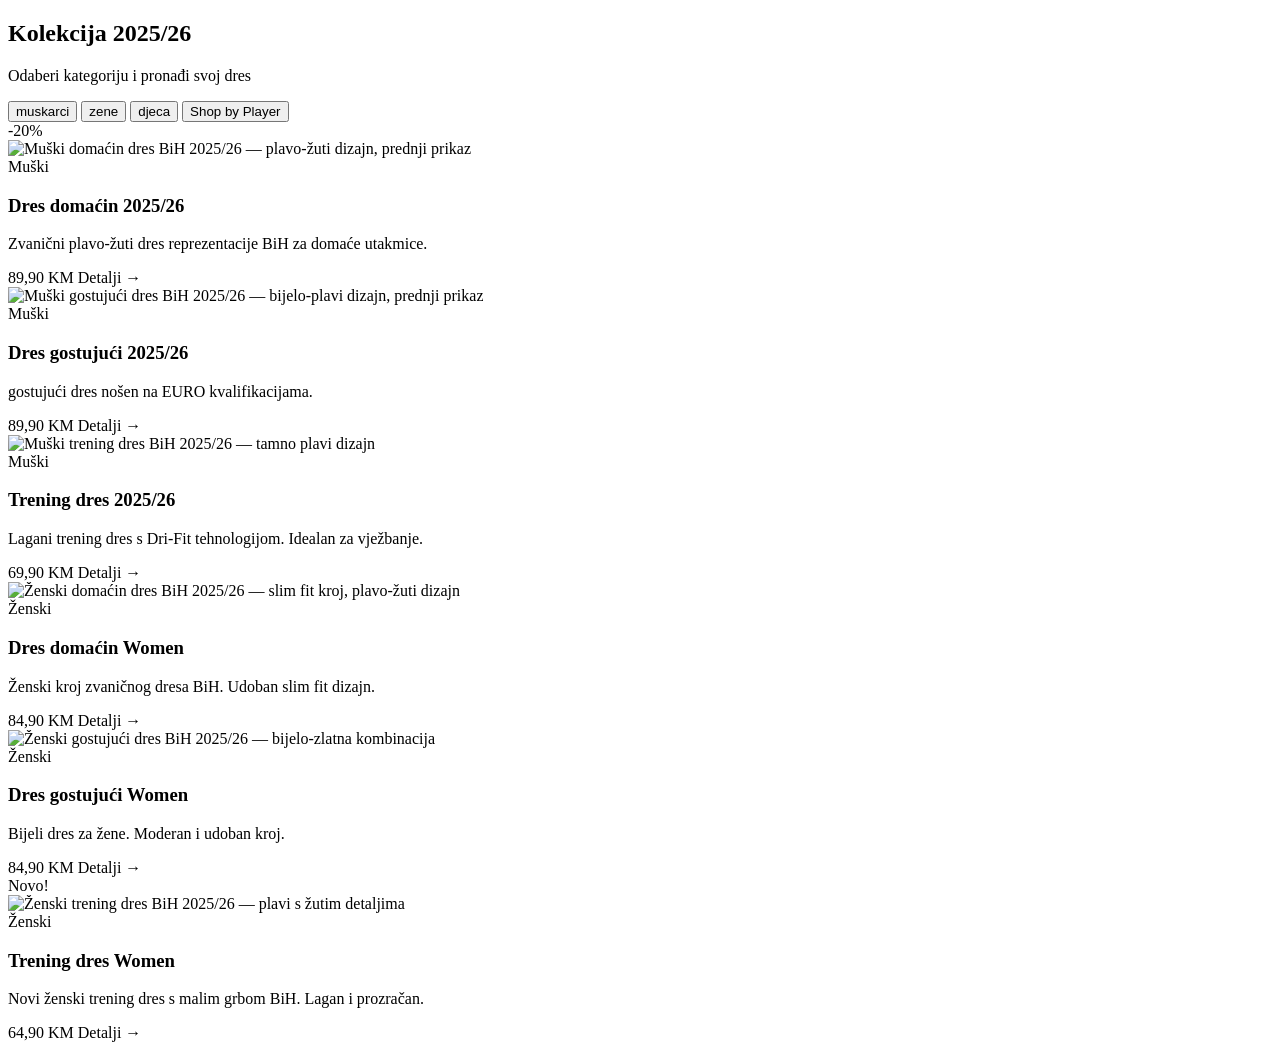
==== menwomen.html @ 1c12b32a "pocetak menwomen.html dodane muske i zenske kartice" ====
<!DOCTYPE HTML>
<html lang = "bs">


    <head>
        <meta charset="utf-8">
        <link rel="stylesheet" href="css/tptpstil.css">
        <meta name="viewport" content="width=device-width, inital-scale=1.0">
        <title>NFSBIH fanshop</title>

    </head>


<section class="shop-sekcija">

 
  <div class="shop-zaglavlje">
    <h2 class="shop-naslov">Kolekcija 2025/26</h2>
    <p class="shop-podnaslov">Odaberi kategoriju i pronađi svoj dres</p>
  </div>

       
       <!--data-tab atribut govori JS-u koju grupu kartica da pokaže.
       Vrijednosti moraju odgovarati data-kategorija atributima na karticama.-->
    
  <div class="shop-tabovi">
    <button class="tab-dugme aktivan" data-tab="muskarci"> muskarci</button>
    <button class="tab-dugme" data-tab="zene"> zene</button>
    <button class="tab-dugme" data-tab="djeca"> djeca</button>
    <button class="tab-dugme" data-tab="igrac"> Shop by Player</button>
  </div>

  <!-- grid sa karticama -->

  <div class="shop-grid" id="shop-grid">

    <!-- muskarci -->

    <article class="shop-kartica" data-kategorija="muskarci">

      <!-- Badge s popustom — apsolutno pozicioniran u CSS-u -->

      <div class="kartica-badge">-20%</div>

      
      <img
        src="images/dres1.jpeg"
        alt="Muški domaćin dres BiH 2025/26 — plavo-žuti dizajn, prednji prikaz"
        class="kartica-slika dres1">

      <div class="kartica-info">
        <span class="kartica-tag">Muški</span>

        <h3 class="kartica-naziv">Dres domaćin 2025/26</h3>
        <p class="kartica-opis">Zvanični plavo-žuti dres reprezentacije BiH za domaće utakmice.</p>

        <div class="kartica-dno">
          <span class="kartica-cijena">89,90 KM</span>
          <!-- href vodi na sadrzaj.html na tačan dio stranice (bookmark) -->
          <a class="kartica-link">Detalji →</a>
        </div>
      </div>
    </article>

    <!-- muski gostujuci dres -->
    <article class="shop-kartica" data-kategorija="muskarci">
      <img
        src="images/dres2.jpg"
        alt="Muški gostujući dres BiH 2025/26 — bijelo-plavi dizajn, prednji prikaz"
        class="dres2 kartica-slika">
      <div class="kartica-info">
        <span class="kartica-tag">Muški</span>
        <h3 class="kartica-naziv">Dres gostujući 2025/26</h3>
        <p class="kartica-opis"> gostujući dres nošen na EURO kvalifikacijama.</p>
        <div class="kartica-dno">
          <span class="kartica-cijena">89,90 KM</span>
          <a  class="kartica-link">Detalji →</a>
        </div>
      </div>
    </article>

    <!-- muski trening dres -->
    <article class="shop-kartica" data-kategorija="muskarci">
      <img
        src="images/dres3.jpg"
        alt="Muški trening dres BiH 2025/26 — tamno plavi dizajn"
        class="kartica-slika">
      <div class="kartica-info">
        <span class="kartica-tag">Muški</span>
        <h3 class="kartica-naziv">Trening dres 2025/26</h3>
        <p class="kartica-opis">Lagani trening dres s Dri-Fit tehnologijom. Idealan za vježbanje.</p>
        <div class="kartica-dno">
          <span class="kartica-cijena">69,90 KM</span>
          <a class="kartica-link">Detalji →</a>
        </div>
      </div>
    </article>

    <!--  zene -->

    <!-- zenski domaćin dres -->
    <article class="shop-kartica" data-kategorija="zene">
      <img
        src="images/dres1.jpeg"
        alt="Ženski domaćin dres BiH 2025/26 — slim fit kroj, plavo-žuti dizajn"
        class="kartica-slika">
      <div class="kartica-info">
        <span class="kartica-tag">Ženski</span>
        <h3 class="kartica-naziv">Dres domaćin Women</h3>
        <p class="kartica-opis">Ženski kroj zvaničnog dresa BiH. Udoban slim fit dizajn.</p>
        <div class="kartica-dno">
          <span class="kartica-cijena">84,90 KM</span>
          <a class="kartica-link">Detalji →</a>
        </div>
      </div>
    </article>

    <!-- zenski gostujući dres -->
    <article class="shop-kartica" data-kategorija="zene">
      <img
        src="images/dres2.jpg"
        alt="Ženski gostujući dres BiH 2025/26 — bijelo-zlatna kombinacija"
        class="kartica-slika">
      <div class="kartica-info">
        <span class="kartica-tag">Ženski</span>
        <h3 class="kartica-naziv">Dres gostujući Women</h3>
        <p class="kartica-opis">Bijeli dres za žene. Moderan i udoban kroj.</p>
        <div class="kartica-dno">
          <span class="kartica-cijena">84,90 KM</span>
          <a  class="kartica-link">Detalji →</a>
        </div>
      </div>
    </article>

    <!-- zenski trening dres -->
    <article class="shop-kartica" data-kategorija="zene">
      <div class="kartica-badge">Novo!</div>
      <img
        src="images/dres4.jpg"
        alt="Ženski trening dres BiH 2025/26 — plavi s žutim detaljima"
        class="kartica-slika">
      <div class="kartica-info">
        <span class="kartica-tag">Ženski</span>
        <h3 class="kartica-naziv">Trening dres Women</h3>
        <p class="kartica-opis">Novi ženski trening dres s malim grbom BiH. Lagan i prozračan.</p>
        <div class="kartica-dno">
          <span class="kartica-cijena">64,90 KM</span>
          <a  class="kartica-link">Detalji →</a>
        </div>
      </div>
    </article>
  

</section>
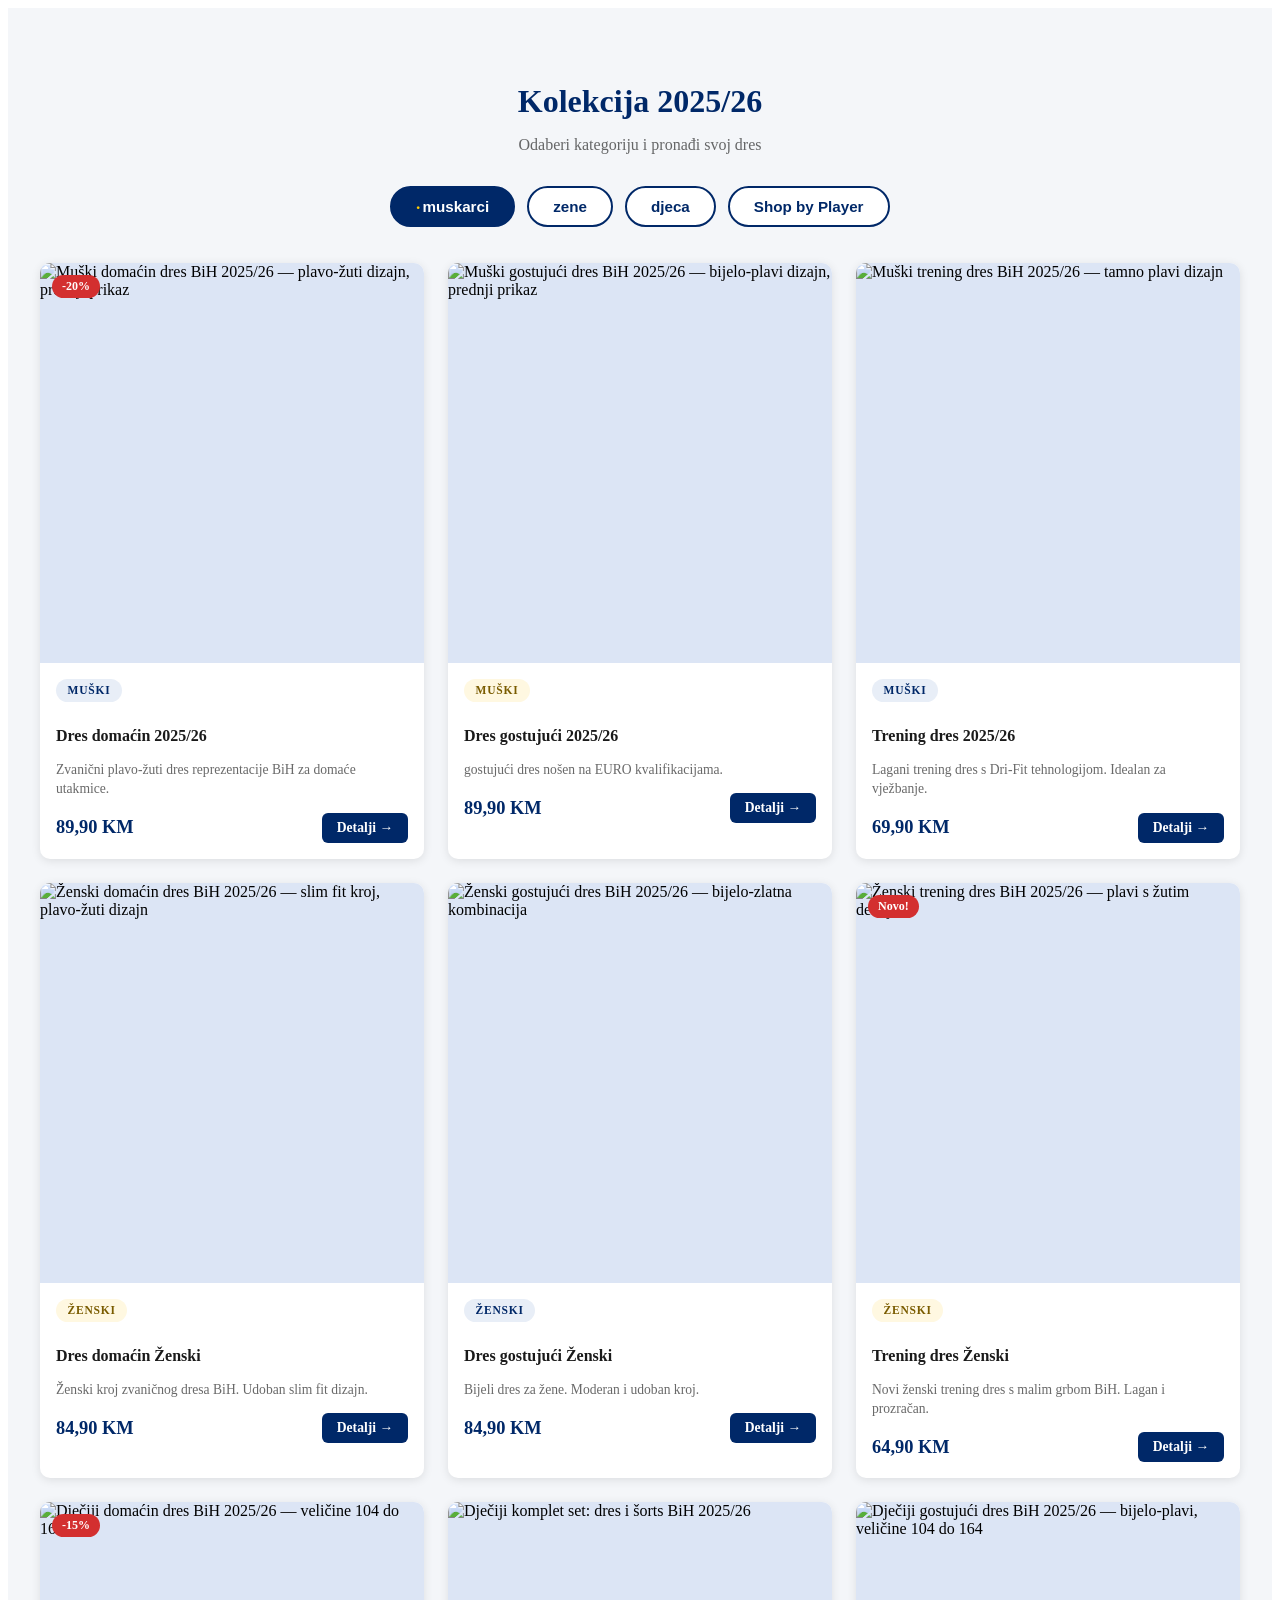
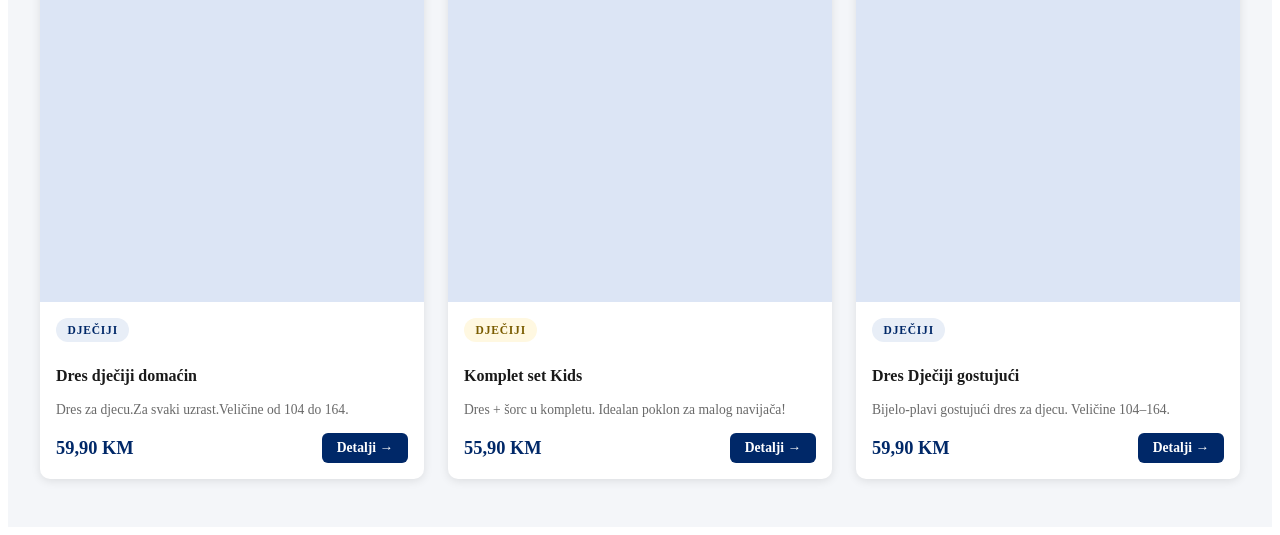
==== commit 58267985: "dodani djeciji dresovi kartice za djecije dresove" ====
--- a/menwomen.html
+++ b/menwomen.html
@@ -62,7 +62,7 @@
       </div>
     </article>
 
-    <!-- muski gostujuci dres -->
+    <!-- muški gostujuci dres -->
     <article class="shop-kartica" data-kategorija="muskarci">
       <img
         src="images/dres2.jpg"
@@ -79,7 +79,7 @@
       </div>
     </article>
 
-    <!-- muski trening dres -->
+    <!-- muški trening dres -->
     <article class="shop-kartica" data-kategorija="muskarci">
       <img
         src="images/dres3.jpg"
@@ -96,17 +96,17 @@
       </div>
     </article>
 
-    <!--  zene -->
-
-    <!-- zenski domaćin dres -->
-    <article class="shop-kartica" data-kategorija="zene">
+    <!--  žene -->
+
+    <!-- ženski domaćin dres -->
+    <article class="shop-kartica" data-kategorija="žene">
       <img
         src="images/dres1.jpeg"
         alt="Ženski domaćin dres BiH 2025/26 — slim fit kroj, plavo-žuti dizajn"
         class="kartica-slika">
       <div class="kartica-info">
         <span class="kartica-tag">Ženski</span>
-        <h3 class="kartica-naziv">Dres domaćin Women</h3>
+        <h3 class="kartica-naziv">Dres domaćin Ženski</h3>
         <p class="kartica-opis">Ženski kroj zvaničnog dresa BiH. Udoban slim fit dizajn.</p>
         <div class="kartica-dno">
           <span class="kartica-cijena">84,90 KM</span>
@@ -115,15 +115,15 @@
       </div>
     </article>
 
-    <!-- zenski gostujući dres -->
-    <article class="shop-kartica" data-kategorija="zene">
+    <!-- ženski gostujući dres -->
+    <article class="shop-kartica" data-kategorija="žene">
       <img
         src="images/dres2.jpg"
         alt="Ženski gostujući dres BiH 2025/26 — bijelo-zlatna kombinacija"
         class="kartica-slika">
       <div class="kartica-info">
         <span class="kartica-tag">Ženski</span>
-        <h3 class="kartica-naziv">Dres gostujući Women</h3>
+        <h3 class="kartica-naziv">Dres gostujući Ženski</h3>
         <p class="kartica-opis">Bijeli dres za žene. Moderan i udoban kroj.</p>
         <div class="kartica-dno">
           <span class="kartica-cijena">84,90 KM</span>
@@ -132,8 +132,8 @@
       </div>
     </article>
 
-    <!-- zenski trening dres -->
-    <article class="shop-kartica" data-kategorija="zene">
+    <!-- ženski trening dres -->
+    <article class="shop-kartica" data-kategorija="žene">
       <div class="kartica-badge">Novo!</div>
       <img
         src="images/dres4.jpg"
@@ -141,7 +141,7 @@
         class="kartica-slika">
       <div class="kartica-info">
         <span class="kartica-tag">Ženski</span>
-        <h3 class="kartica-naziv">Trening dres Women</h3>
+        <h3 class="kartica-naziv">Trening dres Ženski</h3>
         <p class="kartica-opis">Novi ženski trening dres s malim grbom BiH. Lagan i prozračan.</p>
         <div class="kartica-dno">
           <span class="kartica-cijena">64,90 KM</span>
@@ -149,6 +149,57 @@
         </div>
       </div>
     </article>
-  
+  <!-- Kartica: Dječiji domaćin dres -->
+    <article class="shop-kartica" data-kategorija="djeca">
+      <div class="kartica-badge">-15%</div>
+      <img
+        src="images/dres1.jpeg"
+        alt="Dječiji domaćin dres BiH 2025/26 — veličine 104 do 164"
+        class="kartica-slika">
+      <div class="kartica-info">
+        <span class="kartica-tag">Dječiji</span>
+        <h3 class="kartica-naziv">Dres dječiji domaćin</h3>
+        <p class="kartica-opis">Dres za djecu.Za svaki uzrast.Veličine od 104 do 164. </p>
+        <div class="kartica-dno">
+          <span class="kartica-cijena">59,90 KM</span>
+          <a class="kartica-link">Detalji →</a>
+        </div>
+      </div>
+    </article>
+
+    <!-- Kartica: Dječiji komplet set -->
+    <article class="shop-kartica" data-kategorija="djeca">
+      <img
+        src="images/dres5.jpg"
+        alt="Dječiji komplet set: dres i šorts BiH 2025/26"
+        class="kartica-slika">
+      <div class="kartica-info">
+        <span class="kartica-tag">Dječiji</span>
+        <h3 class="kartica-naziv">Komplet set Kids</h3>
+        <p class="kartica-opis">Dres + šorc u kompletu. Idealan poklon za malog navijača!</p>
+        <div class="kartica-dno">
+          <span class="kartica-cijena">55,90 KM</span>
+          <a class="kartica-link">Detalji →</a>
+        </div>
+      </div>
+    </article>
+
+    <!-- Kartica: Dječiji gostujući dres -->
+    <article class="shop-kartica" data-kategorija="djeca">
+      <img
+        src="images/dres2.jpg"
+        alt="Dječiji gostujući dres BiH 2025/26 — bijelo-plavi, veličine 104 do 164"
+        class="kartica-slika">
+      <div class="kartica-info">
+        <span class="kartica-tag">Dječiji</span>
+        <h3 class="kartica-naziv">Dres Dječiji gostujući</h3>
+        <p class="kartica-opis">Bijelo-plavi gostujući dres za djecu. Veličine 104–164.</p>
+        <div class="kartica-dno">
+          <span class="kartica-cijena">59,90 KM</span>
+          <a class="kartica-link">Detalji →</a>
+        </div>
+      </div>
+    </article>
+
 
 </section>
--- a/css/tptpstil.css
+++ b/css/tptpstil.css
@@ -0,0 +1,286 @@
+:root {                        /*baza koda za cijelu stranicu*/
+  --shop-plava: #002868;        
+  --shop-zuta: #FECB00;         
+  --shop-bijela: #ffffff;
+  --shop-pozadina: #f4f6f9;     
+  --shop-tekst: #1a1a1a;
+  --shop-tag-boja: #e8eef7;     
+  --shop-sjena: 0 2px 10px rgba(0, 0, 0, 0.1);
+  --shop-radius: 10px;
+  --shop-tranzicija: 0.25s ease;
+}
+
+
+/* vanjski wrapper */
+
+.shop-sekcija { /*ime klase i klasa za dio koda u html*/
+  background-color: var(--shop-pozadina);
+  padding: 48px 24px;
+  animation: shopFadeIn 0.5s ease-in;
+}
+
+
+@keyframes shopFadeIn {
+  from {
+    opacity: 0;
+    transform: translateY(16px);
+  }
+  to {
+    opacity: 1;
+    transform: translateY(0);
+  }
+}
+
+
+
+.shop-zaglavlje {
+  text-align: center;
+  margin-bottom: 32px;
+}
+
+.shop-naslov {
+  font-size: 2rem;
+  color: var(--shop-plava);
+  margin-bottom: 8px;
+  font-family: Georgia, serif;
+}
+
+.shop-podnaslov {
+  font-size: 1rem;
+  color: var(--shop-tekst);
+  opacity: 0.65;
+}
+
+
+.shop-tabovi {
+  display: flex;
+  justify-content: center;
+  gap: 12px;
+  margin-bottom: 36px;
+  flex-wrap: wrap; /* na tel prelaze u novi red ako ne staju */
+}
+
+.tab-dugme {
+  background-color: var(--shop-bijela);
+  color: var(--shop-plava);
+  border: 2px solid var(--shop-plava);
+  padding: 10px 24px;
+  border-radius: 30px; /* zaobljeni oblik */
+  font-size: 0.95rem;
+  font-weight: bold;
+  cursor: pointer;
+  transition: background-color var(--shop-tranzicija),
+              color var(--shop-tranzicija),
+              transform var(--shop-tranzicija);
+}
+
+.tab-dugme:hover {
+  background-color: var(--shop-plava);
+  color: var(--shop-bijela);
+  transform: translateY(-2px);
+}
+
+
+.tab-dugme:focus {
+  outline: 3px solid var(--shop-zuta);
+  outline-offset: 2px;
+}
+
+
+.tab-dugme.aktivan {
+  background-color: var(--shop-plava);
+  color: var(--shop-bijela);
+  
+}
+
+.tab-dugme.aktivan::before {
+ content: "\2022  ";
+  color: var(--shop-zuta);
+  font-size: 0.6rem;
+  vertical-align: middle;
+}
+
+
+/*raspored kartica*/
+.shop-grid {
+  display: grid;
+  grid-template-columns: repeat(3, 1fr);
+  gap: 24px;
+  max-width: 1200px;
+  margin: 0 auto;
+}
+
+
+/* kartica proizvoda */
+
+.shop-kartica {
+  background-color: var(--shop-bijela);
+  border-radius: var(--shop-radius);
+  box-shadow: var(--shop-sjena);
+  overflow: hidden; /* slike ne izlaze van zaobljenih uglova */
+  position: relative; 
+  /* Tranzicija na hover */
+  transition: transform var(--shop-tranzicija),
+              box-shadow var(--shop-tranzicija);
+}
+
+.shop-kartica:hover {
+  transform: translateY(-5px);
+  box-shadow: 0 10px 24px rgba(0, 0, 0, 0.15);
+}
+
+
+.dres1 {
+  width: 100%; 
+  height: auto; 
+  display: block;
+}
+
+.kartica-slika {
+  width: 100%;
+  height: 25em;
+  object-fit: cover; 
+  display: block;
+  background-color: #dce5f5; 
+}
+
+
+.kartica-info {
+  padding: 16px;
+}
+
+
+.kartica-tag {
+  display: inline-block;
+  background-color: var(--shop-tag-boja);
+  color: var(--shop-plava);
+  font-size: 0.72rem;
+  font-weight: bold;
+  text-transform: uppercase;
+  letter-spacing: 0.8px;
+  padding: 0.5em 1em;
+  border-radius: 20px;
+  margin-bottom: 8px;
+}
+
+
+.kartica-naziv {
+  font-size: 1rem;
+  font-weight: bold;
+  color: var(--shop-tekst);
+  margin-bottom: 6px;
+  line-height: 1.3;
+}
+
+
+.kartica-opis {
+  font-size: 0.85rem;
+  color: var(--shop-tekst);
+  opacity: 0.65;
+  line-height: 1.4;
+  margin-bottom: 14px;
+}
+
+
+.kartica-dno {
+  display: flex;
+  justify-content: space-between;
+  align-items: center;
+}
+
+
+.kartica-cijena {
+  font-size: 1.15rem;
+  font-weight: bold;
+  color: var(--shop-plava);
+}
+
+
+.kartica-link {
+  background-color: var(--shop-plava);
+  color: var(--shop-bijela);
+  padding: 7px 15px;
+  border-radius: 6px;
+  font-size: 0.85rem;
+  font-weight: bold;
+  text-decoration: none;
+  transition: background-color var(--shop-tranzicija);
+}
+
+.kartica-link:hover {
+  background-color: #001a50;
+}
+
+
+.kartica-badge {
+  position: absolute; 
+  top: 12px;
+  left: 12px;
+  background-color: #d32f2f; 
+  color: white;
+  font-size: 0.75rem;
+  font-weight: bold;
+  padding: 4px 10px;
+  border-radius: 20px;
+  animation: pulsiraj 2s infinite;
+}
+
+@keyframes pulsiraj {
+  0%   { transform: scale(1); }
+  50%  { transform: scale(1.08); }
+  100% { transform: scale(1); }
+}
+
+
+.shop-kartica.sakrivena {
+  display: none;
+}
+
+
+.nema-rezultata {
+  text-align: center;
+  padding: 40px;
+  color: var(--shop-tekst);
+  opacity: 0.5;
+  font-size: 1rem;
+  grid-column: 1 / -1; /* prostire se kroz sve kolone grida */
+}
+
+
+.shop-kartica:nth-child(even) .kartica-tag {
+  background-color: #fff8e1;
+  color: #7a5c00;
+}
+
+
+
+
+@media (max-width: 900px) {
+  .shop-grid {
+    grid-template-columns: repeat(2, 1fr);
+  }
+
+  .shop-naslov {
+    font-size: 1.6rem;
+  }
+}
+
+
+            @media (max-width: 600px) {
+            .shop-grid {
+    grid-template-columns: 1fr;
+  }
+
+  .shop-tabovi {
+    gap: 8px;
+  }
+
+  .tab-dugme {
+    padding: 8px 16px;
+    font-size: 0.85rem;
+  }
+
+  .shop-sekcija {
+    padding: 32px 16px;
+  }
+}
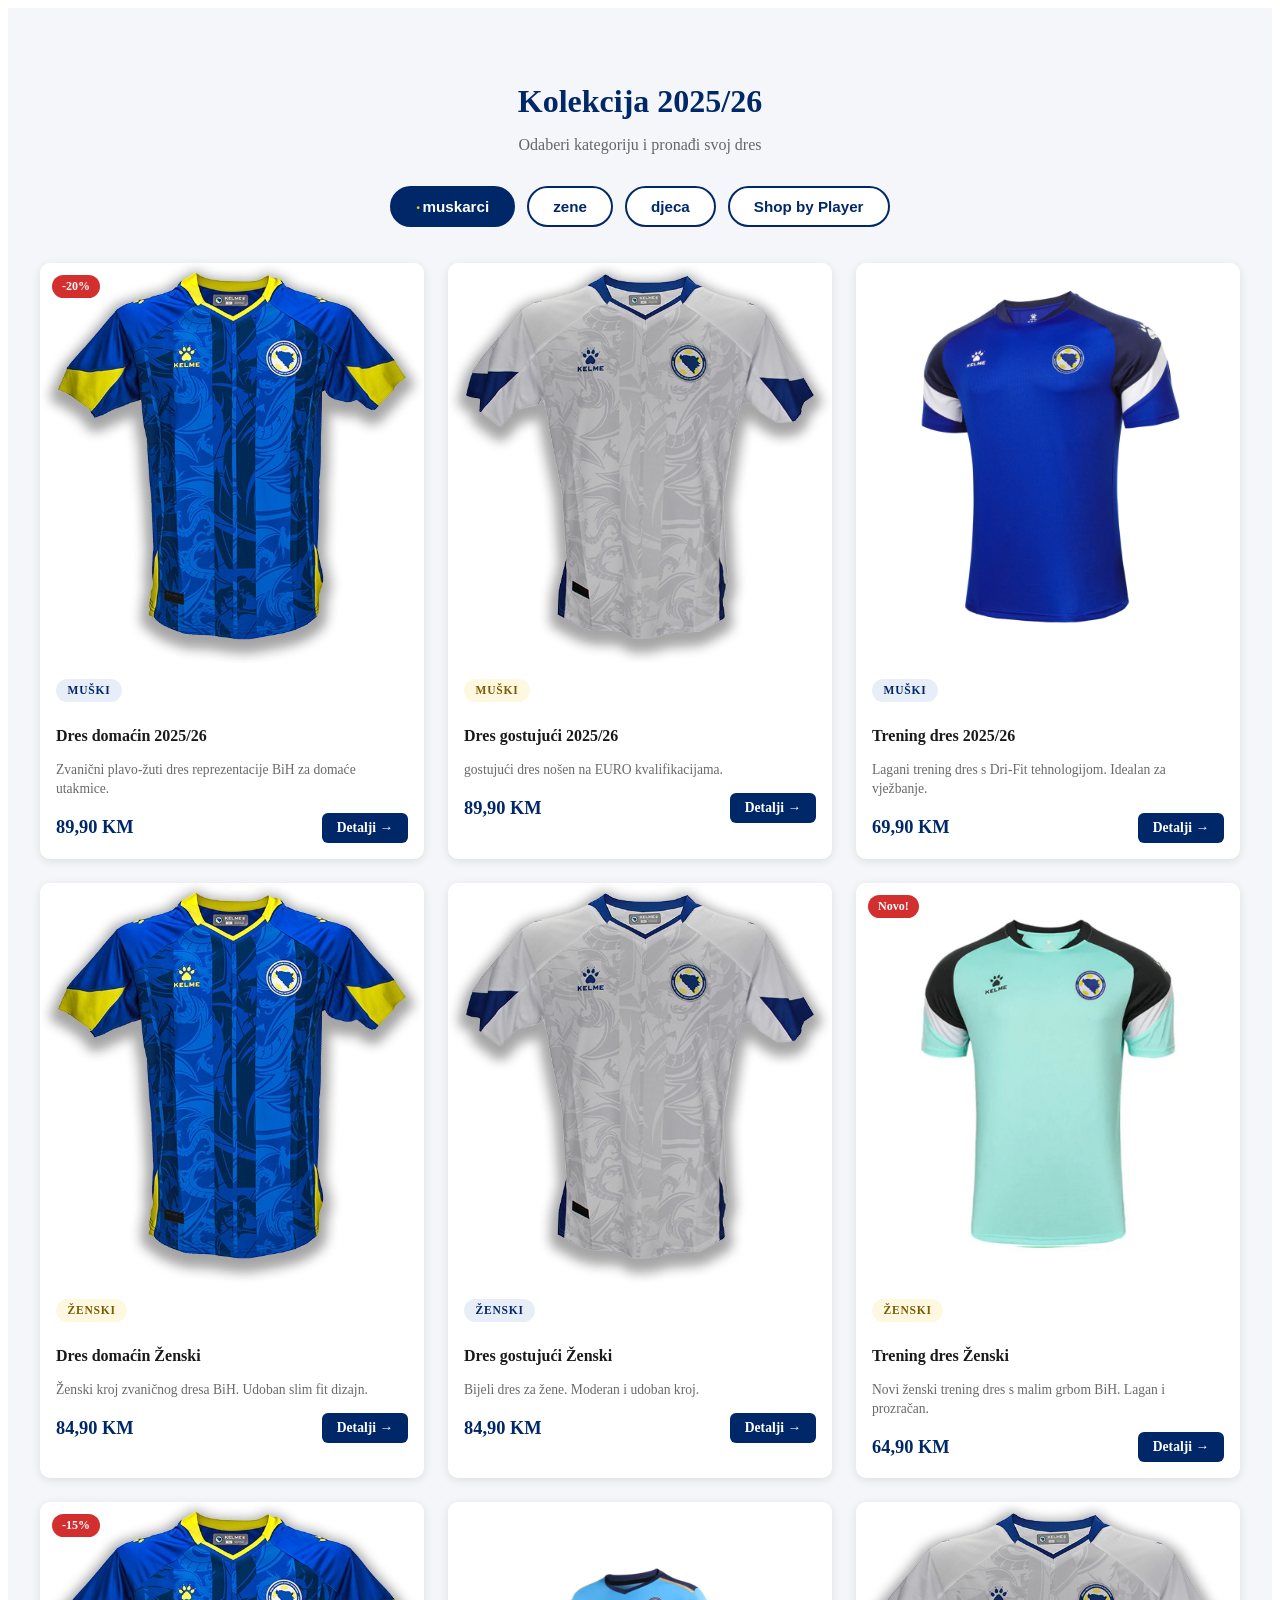
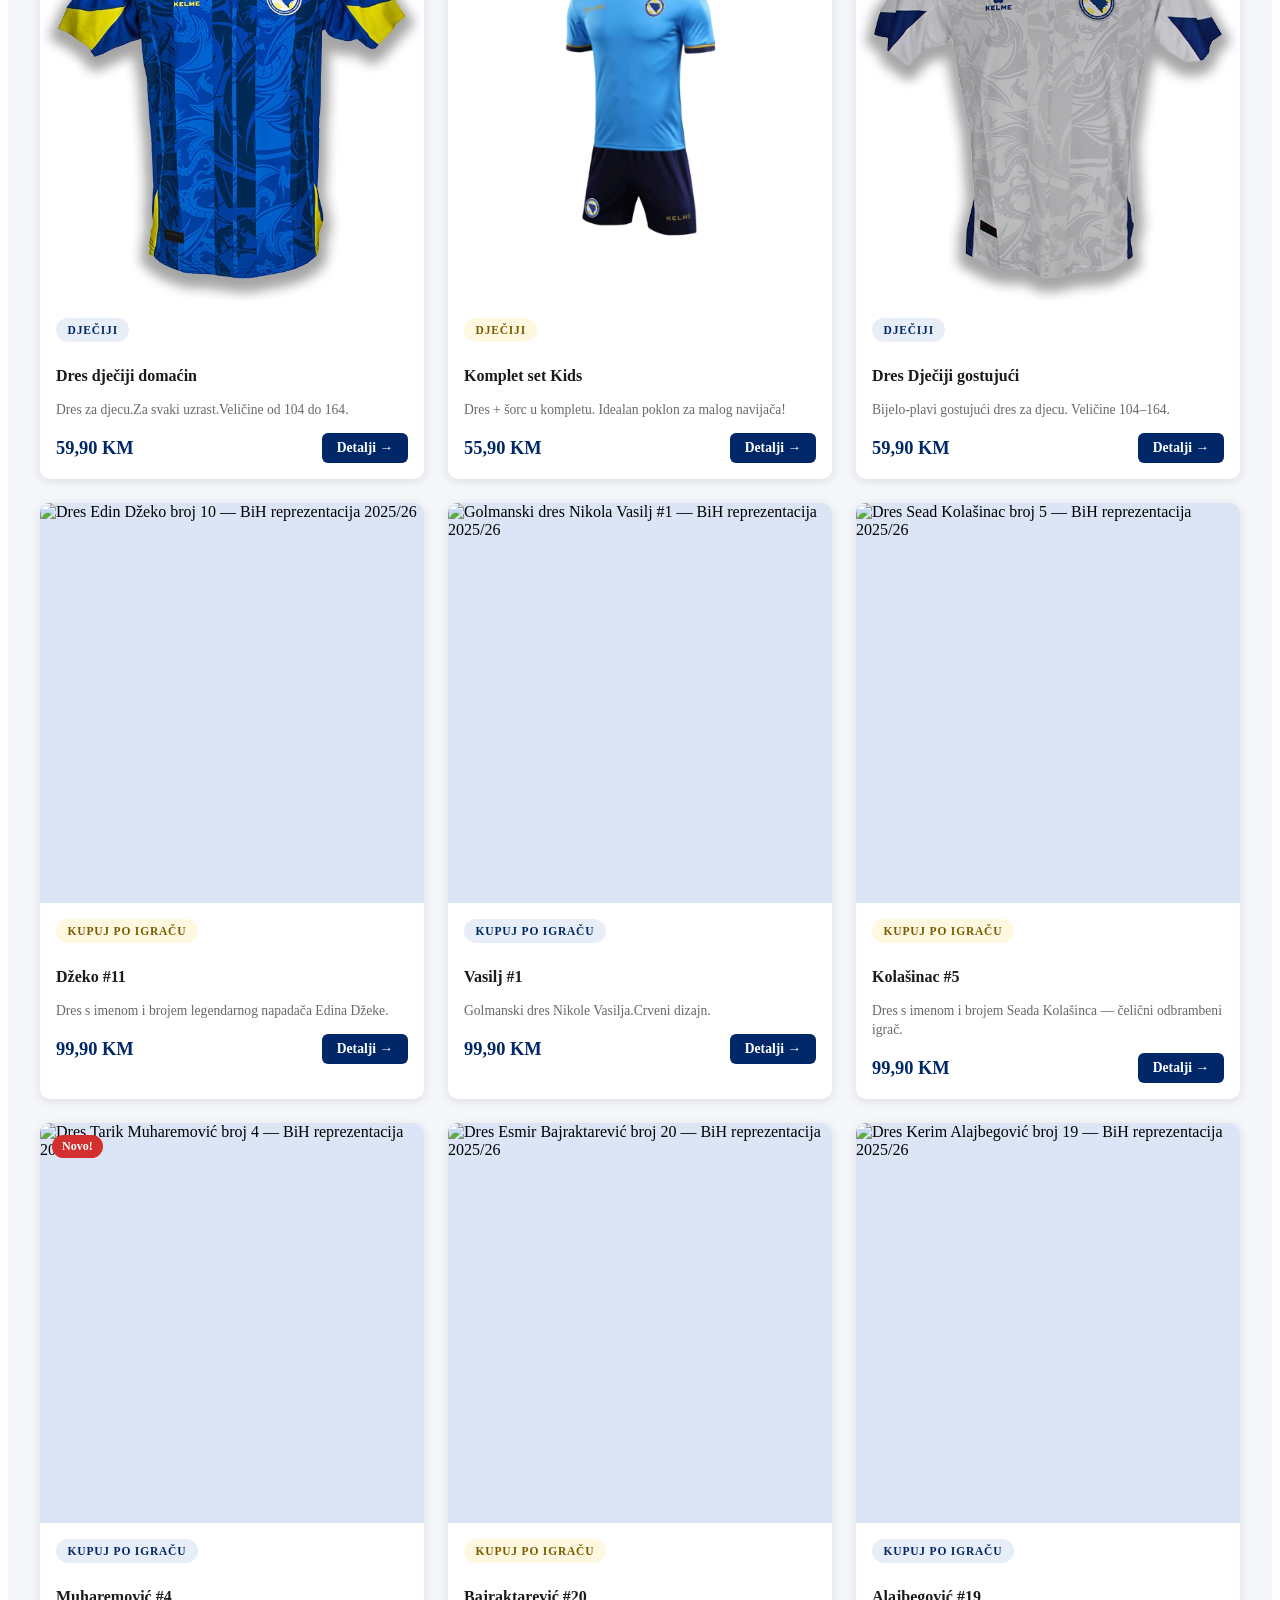
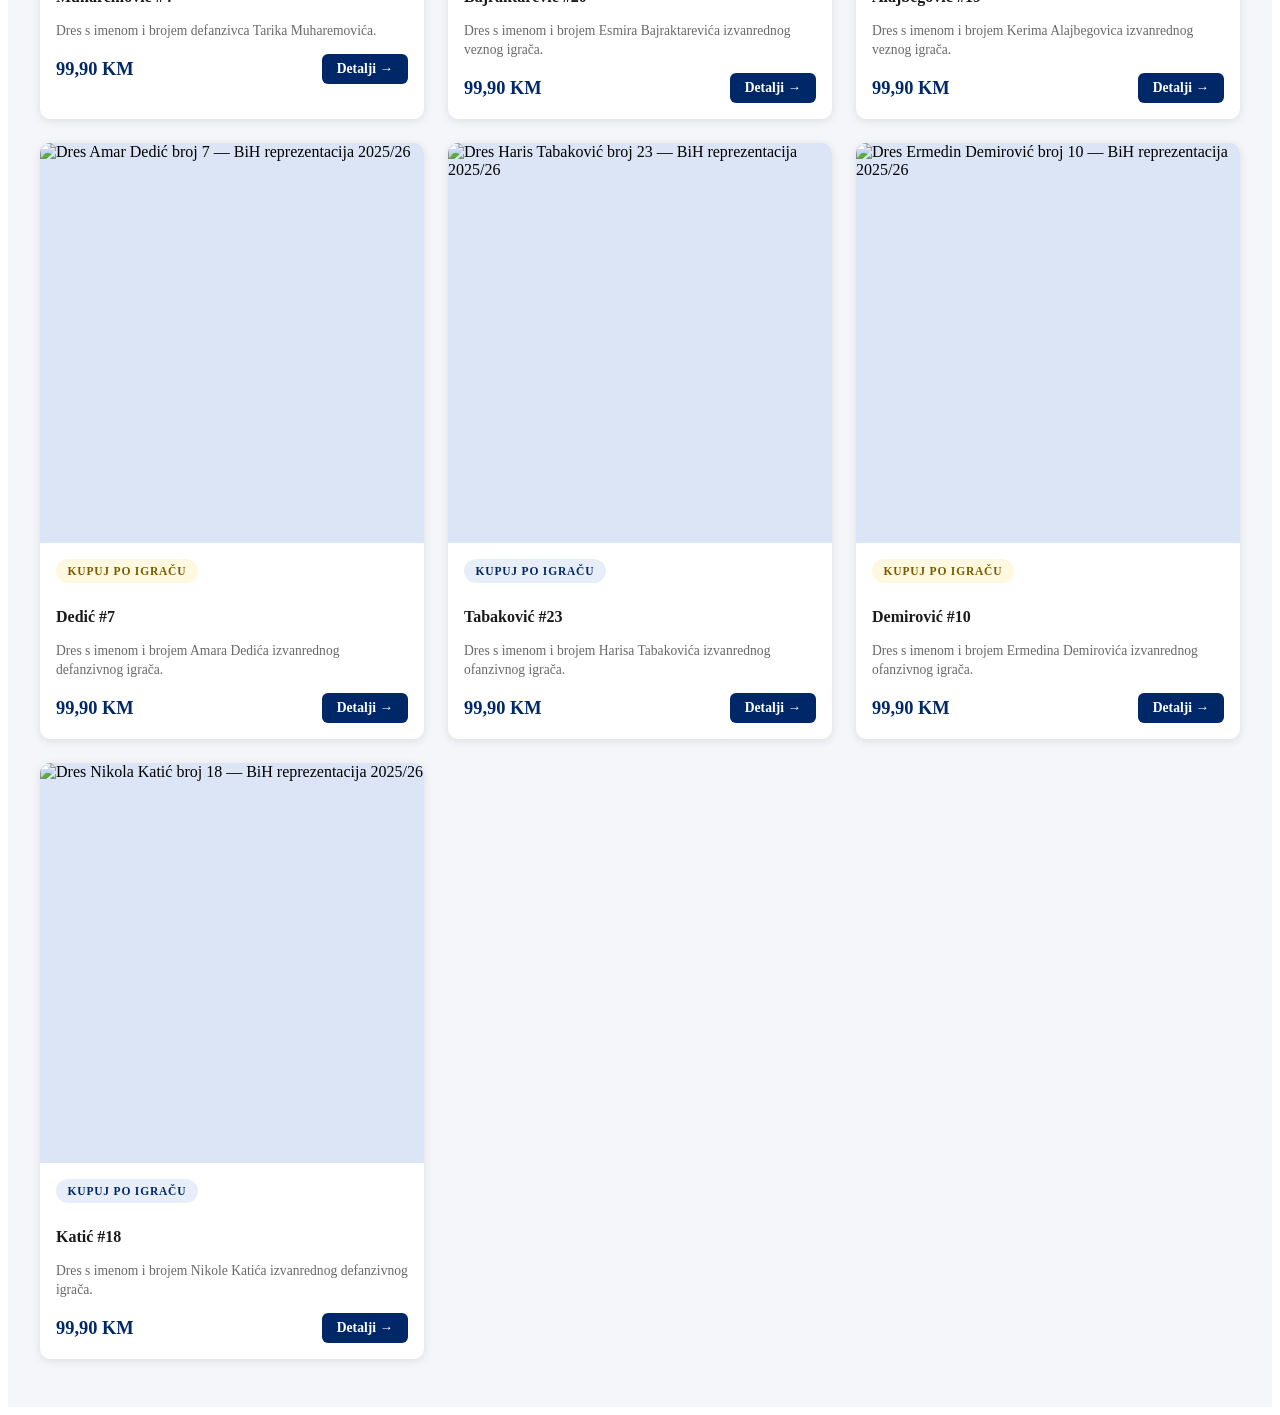
==== commit ebf6d93c: "kaput po igracu dodan zadnji dio(kupuj po igracu)" ====
--- a/menwomen.html
+++ b/menwomen.html
@@ -200,6 +200,188 @@
         </div>
       </div>
     </article>
-
+      <!--  kupuj po igracu  -->
+
+    <!-- Kartica: Džeko #10 -->
+    <article class="shop-kartica" data-kategorija="igrac">
+      <img
+        src="images/dzeko.jpg"
+        alt="Dres Edin Džeko broj 10 — BiH reprezentacija 2025/26"
+        class="kartica-slika">
+      <div class="kartica-info">
+        <span class="kartica-tag">Kupuj po igraču</span>
+        <h3 class="kartica-naziv">Džeko #11</h3>
+        <p class="kartica-opis">Dres s imenom i brojem legendarnog napadača Edina Džeke.</p>
+        <div class="kartica-dno">
+          <span class="kartica-cijena">99,90 KM</span>
+          <a href="sadrzaj.html#igrac-dzeko" class="kartica-link">Detalji →</a>
+        </div>
+      </div>
+    </article>
+
+    <!-- Kartica: vasilj #1 -->
+    <article class="shop-kartica" data-kategorija="igrac">
+      <img
+        src="images/vasilj.jpg"
+         alt="Golmanski dres Nikola Vasilj #1 — BiH reprezentacija 2025/26" 
+        class="kartica-slika">
+      <div class="kartica-info">
+        <span class="kartica-tag">Kupuj po igraču</span>
+        <h3 class="kartica-naziv">Vasilj #1</h3>
+        <p class="kartica-opis">Golmanski dres Nikole Vasilja.Crveni dizajn.</p>
+        <div class="kartica-dno">
+          <span class="kartica-cijena">99,90 KM</span>
+          <a href="sadrzaj.html#igrac-vasilj" class="kartica-link">Detalji →</a>
+        </div>
+      </div>
+    </article>
+
+    <!-- Kartica: Kolašinac #5 -->
+    <article class="shop-kartica" data-kategorija="igrac">
+      <img
+        src="images/kolasinac.jpg"
+        alt="Dres Sead Kolašinac broj 5 — BiH reprezentacija 2025/26"
+        class="kartica-slika">
+      <div class="kartica-info">
+        <span class="kartica-tag">Kupuj po igraču</span>
+        <h3 class="kartica-naziv">Kolašinac #5</h3>
+        <p class="kartica-opis">Dres s imenom i brojem Seada Kolašinca — čelični odbrambeni igrač.</p>
+        <div class="kartica-dno">
+          <span class="kartica-cijena">99,90 KM</span>
+          <a href="sadrzaj.html#igrac-kolasinac" class="kartica-link">Detalji →</a>
+        </div>
+      </div>
+    </article>
+
+    <!-- Kartica: Muharemovic #4 -->
+    <article class="shop-kartica" data-kategorija="igrac">
+      <div class="kartica-badge">Novo!</div>
+      <img
+        src="images/muharemovic.jpg"
+        alt="Dres Tarik Muharemović broj 4 — BiH reprezentacija 2025/26"
+        class="kartica-slika">
+      <div class="kartica-info">
+        <span class="kartica-tag">Kupuj po igraču</span>
+        <h3 class="kartica-naziv">Muharemović #4</h3>
+        <p class="kartica-opis">Dres s imenom i brojem defanzivca Tarika Muharemovića.</p>
+        <div class="kartica-dno">
+          <span class="kartica-cijena">99,90 KM</span>
+          <a href="sadrzaj.html#igrac-muharemovic" class="kartica-link">Detalji →</a>
+        </div>
+      </div>
+    </article>
+
+    <!-- Kartica: Bajraktarevic #20 -->
+    <article class="shop-kartica" data-kategorija="igrac">
+      <img
+        src="images/bajraktarevic.jpg"
+        alt="Dres Esmir Bajraktarević broj 20 — BiH reprezentacija 2025/26"
+        class="kartica-slika">
+      <div class="kartica-info">
+        <span class="kartica-tag">Kupuj po igraču</span>
+        <h3 class="kartica-naziv">Bajraktarević #20</h3>
+        <p class="kartica-opis">Dres s imenom i brojem Esmira Bajraktarevića izvanrednog veznog igrača.</p>
+        <div class="kartica-dno">
+          <span class="kartica-cijena">99,90 KM</span>
+          <a href="sadrzaj.html#igrac-bajraktarevic" class="kartica-link">Detalji →</a>
+        </div>
+      </div>
+    </article>
+
+ <!-- Kartica: Alajbegovic #19 -->
+    <article class="shop-kartica" data-kategorija="igrac">
+      <img
+        src="images/alajbegovic.jpg"
+        alt="Dres Kerim Alajbegović broj 19 — BiH reprezentacija 2025/26"
+        class="kartica-slika">
+      <div class="kartica-info">
+        <span class="kartica-tag">Kupuj po igraču</span>
+        <h3 class="kartica-naziv">Alajbegović #19</h3>
+        <p class="kartica-opis">Dres s imenom i brojem Kerima Alajbegovica izvanrednog veznog igrača.</p>
+        <div class="kartica-dno">
+          <span class="kartica-cijena">99,90 KM</span>
+          <a href="sadrzaj.html#igrac-alajbegovic" class="kartica-link">Detalji →</a>
+        </div>
+      </div>
+    </article>
+     <!-- Kartica: Dedic #7 -->
+    <article class="shop-kartica" data-kategorija="igrac">
+      <img
+        src="images/dedic.jpg"
+        alt="Dres Amar Dedić broj 7 — BiH reprezentacija 2025/26"
+        class="kartica-slika">
+      <div class="kartica-info">
+        <span class="kartica-tag">Kupuj po igraču</span>
+        <h3 class="kartica-naziv">Dedić #7</h3>
+        <p class="kartica-opis">Dres s imenom i brojem Amara Dedića izvanrednog defanzivnog igrača.</p>
+        <div class="kartica-dno">
+          <span class="kartica-cijena">99,90 KM</span>
+          <a href="sadrzaj.html#igrac-dedic" class="kartica-link">Detalji →</a>
+        </div>
+      </div>
+    </article>
+
+     <!-- Kartica: Tabakovic #23 -->
+    <article class="shop-kartica" data-kategorija="igrac">
+      <img
+        src="images/tabakovic.jpg"
+        alt="Dres Haris Tabaković broj 23 — BiH reprezentacija 2025/26"
+        class="kartica-slika">
+      <div class="kartica-info">
+        <span class="kartica-tag">Kupuj po igraču</span>
+        <h3 class="kartica-naziv">Tabaković #23</h3>
+        <p class="kartica-opis">Dres s imenom i brojem Harisa Tabakovića izvanrednog ofanzivnog igrača.</p>
+        <div class="kartica-dno">
+          <span class="kartica-cijena">99,90 KM</span>
+          <a href="sadrzaj.html#igrac-tabakovic" class="kartica-link">Detalji →</a>
+        </div>
+      </div>
+    </article>
+
+     <!-- Kartica: Demirovic #10 -->
+    <article class="shop-kartica" data-kategorija="igrac">
+      <img
+        src="images/demirovic.jpg"
+        alt="Dres Ermedin Demirović broj 10 — BiH reprezentacija 2025/26"
+        class="kartica-slika">
+      <div class="kartica-info">
+        <span class="kartica-tag">Kupuj po igraču</span>
+        <h3 class="kartica-naziv">Demirović #10</h3>
+        <p class="kartica-opis">Dres s imenom i brojem Ermedina Demirovića izvanrednog ofanzivnog igrača.</p>
+        <div class="kartica-dno">
+          <span class="kartica-cijena">99,90 KM</span>
+          <a href="sadrzaj.html#igrac-demirovic" class="kartica-link">Detalji →</a>
+        </div>
+      </div>
+    </article>
+     <!-- Kartica: Katic #18 -->
+    <article class="shop-kartica" data-kategorija="igrac">
+      <img
+        src="images/katic.jpg"
+        alt="Dres Nikola Katić broj 18 — BiH reprezentacija 2025/26"
+        class="kartica-slika">
+      <div class="kartica-info">
+        <span class="kartica-tag">Kupuj po igraču</span>
+        <h3 class="kartica-naziv">Katić #18</h3>
+        <p class="kartica-opis">Dres s imenom i brojem Nikole Katića izvanrednog defanzivnog igrača.</p>
+        <div class="kartica-dno">
+          <span class="kartica-cijena">99,90 KM</span>
+          <a href="sadrzaj.html#igrac-katic" class="kartica-link">Detalji →</a>
+        </div>
+      </div>
+    </article>
+
+
+
+
+
+  </div>
+  <!-- /shop-grid -->
+
+  <!-- Poruka kada nema kartica za odabrani filter -->
+  <p class="nema-rezultata" id="nema-rezultata" style="display:none;">
+    Nema proizvoda u ovoj kategoriji.
+  </p>
 
 </section>
+<!-- /shop-sekcija -->
--- a/css/tptpstil.css
+++ b/css/tptpstil.css
@@ -1,3 +1,6 @@
+html {
+  scroll-behavior: smooth;
+}
 :root {                        /*baza koda za cijelu stranicu*/
   --shop-plava: #002868;        
   --shop-zuta: #FECB00;         
@@ -284,3 +287,85 @@
     padding: 32px 16px;
   }
 }
+
+.shop-footer {
+  background-color: var(--shop-plava);
+  color: var(--shop-bijela);
+  padding: 24px;
+}
+
+.footer-donji {
+  max-width: 1200px;
+  margin: 0 auto;
+  display: flex;
+  justify-content: space-between;
+  align-items: center;
+  flex-wrap: wrap;
+  gap: 12px;
+}
+
+.footer-donji p {
+  font-size: 0.82rem;
+  font-family: Arial, sans-serif;
+  opacity: 0.65;
+}
+
+.footer-linkovi {
+  display: flex;
+  gap: 20px;
+}
+
+.footer-linkovi a {
+  color: var(--shop-bijela);
+  text-decoration: none;
+  font-size: 0.82rem;
+  font-family: Arial, sans-serif;
+  opacity: 0.65;
+  transition: opacity var(--shop-tranzicija), color var(--shop-tranzicija);
+}
+
+.footer-linkovi a:hover {
+  opacity: 1;
+  color: var(--shop-zuta);
+}
+
+@media (max-width: 600px) {
+  .footer-donji {
+    flex-direction: column;
+    text-align: center;
+  }
+}
+
+body.dark-mode {
+  --shop-pozadina: #121212;
+  --shop-tekst: #f0f0f0;
+  --shop-bijela: #1e1e1e;
+  --shop-tag-boja: #2a2a2a;
+  --shop-sjena: 0 2px 10px rgba(0, 0, 0, 0.4);
+}
+
+body.dark-mode .shop-footer {
+  background-color: #0a0a0a;
+}
+
+.dark-toggle {
+  position: fixed;
+  bottom: 24px;
+  right: 24px;
+  background-color: var(--shop-plava);
+  color: var(--shop-bijela);
+  border: 2px solid var(--shop-zuta);
+  border-radius: 30px;
+  padding: 10px 20px;
+  font-size: 0.88rem;
+  font-weight: bold;
+  cursor: pointer;
+  font-family: Arial, sans-serif;
+  transition: background-color var(--shop-tranzicija);
+  z-index: 999;
+}
+
+.dark-toggle:hover {
+  background-color: var(--shop-zuta);
+  color: var(--shop-plava);
+}
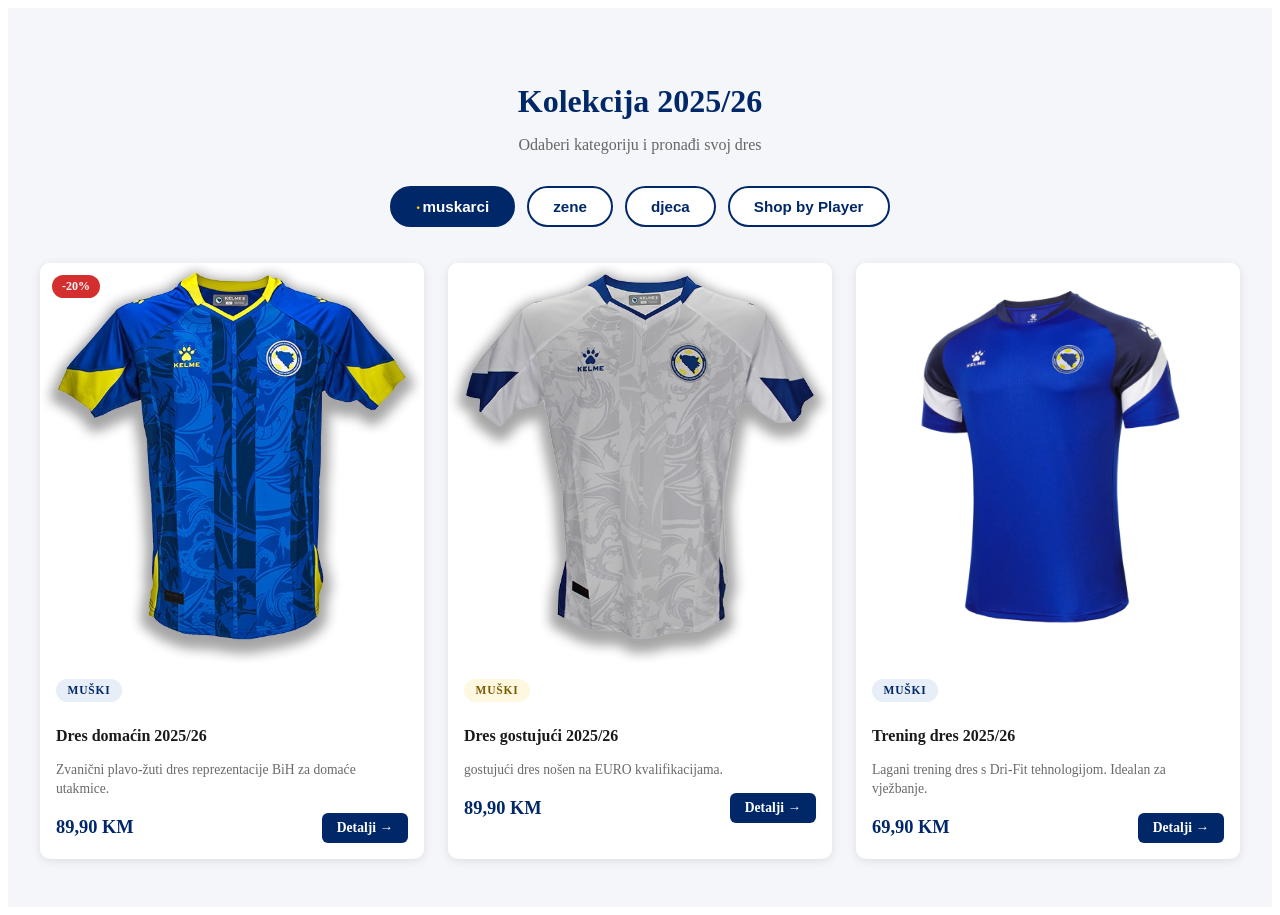
==== commit da87e5f9: "sitne ispravke" ====
--- a/menwomen.html
+++ b/menwomen.html
@@ -9,7 +9,7 @@
         <title>NFSBIH fanshop</title>
 
     </head>
-
+<body>
 
 <section class="shop-sekcija">
 
@@ -99,7 +99,7 @@
     <!--  žene -->
 
     <!-- ženski domaćin dres -->
-    <article class="shop-kartica" data-kategorija="žene">
+    <article class="shop-kartica" data-kategorija="zene">
       <img
         src="images/dres1.jpeg"
         alt="Ženski domaćin dres BiH 2025/26 — slim fit kroj, plavo-žuti dizajn"
@@ -116,7 +116,7 @@
     </article>
 
     <!-- ženski gostujući dres -->
-    <article class="shop-kartica" data-kategorija="žene">
+    <article class="shop-kartica" data-kategorija="zene">
       <img
         src="images/dres2.jpg"
         alt="Ženski gostujući dres BiH 2025/26 — bijelo-zlatna kombinacija"
@@ -133,7 +133,7 @@
     </article>
 
     <!-- ženski trening dres -->
-    <article class="shop-kartica" data-kategorija="žene">
+    <article class="shop-kartica" data-kategorija="zene">
       <div class="kartica-badge">Novo!</div>
       <img
         src="images/dres4.jpg"
@@ -384,4 +384,6 @@
   </p>
 
 </section>
-<!-- /shop-sekcija -->
+<script src="js/shopfilter.js"></script>
+</body>
+</html>
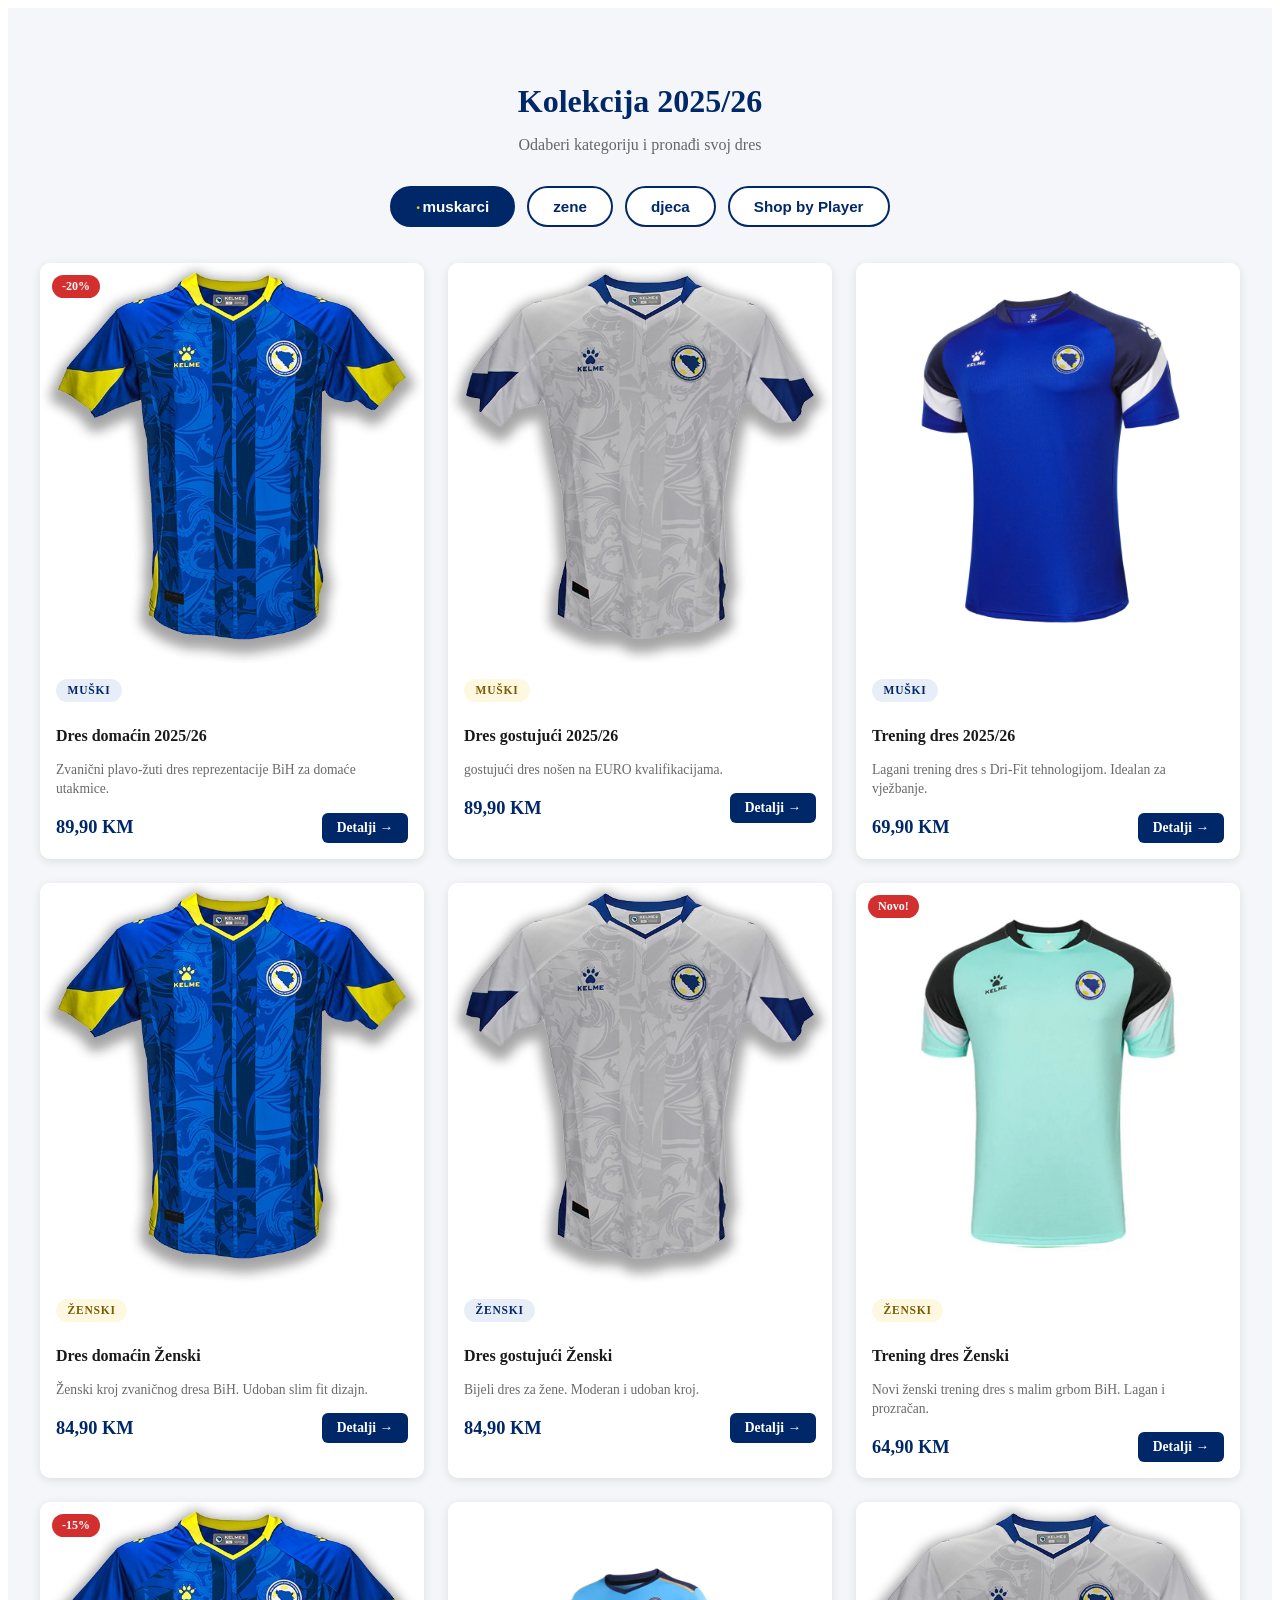
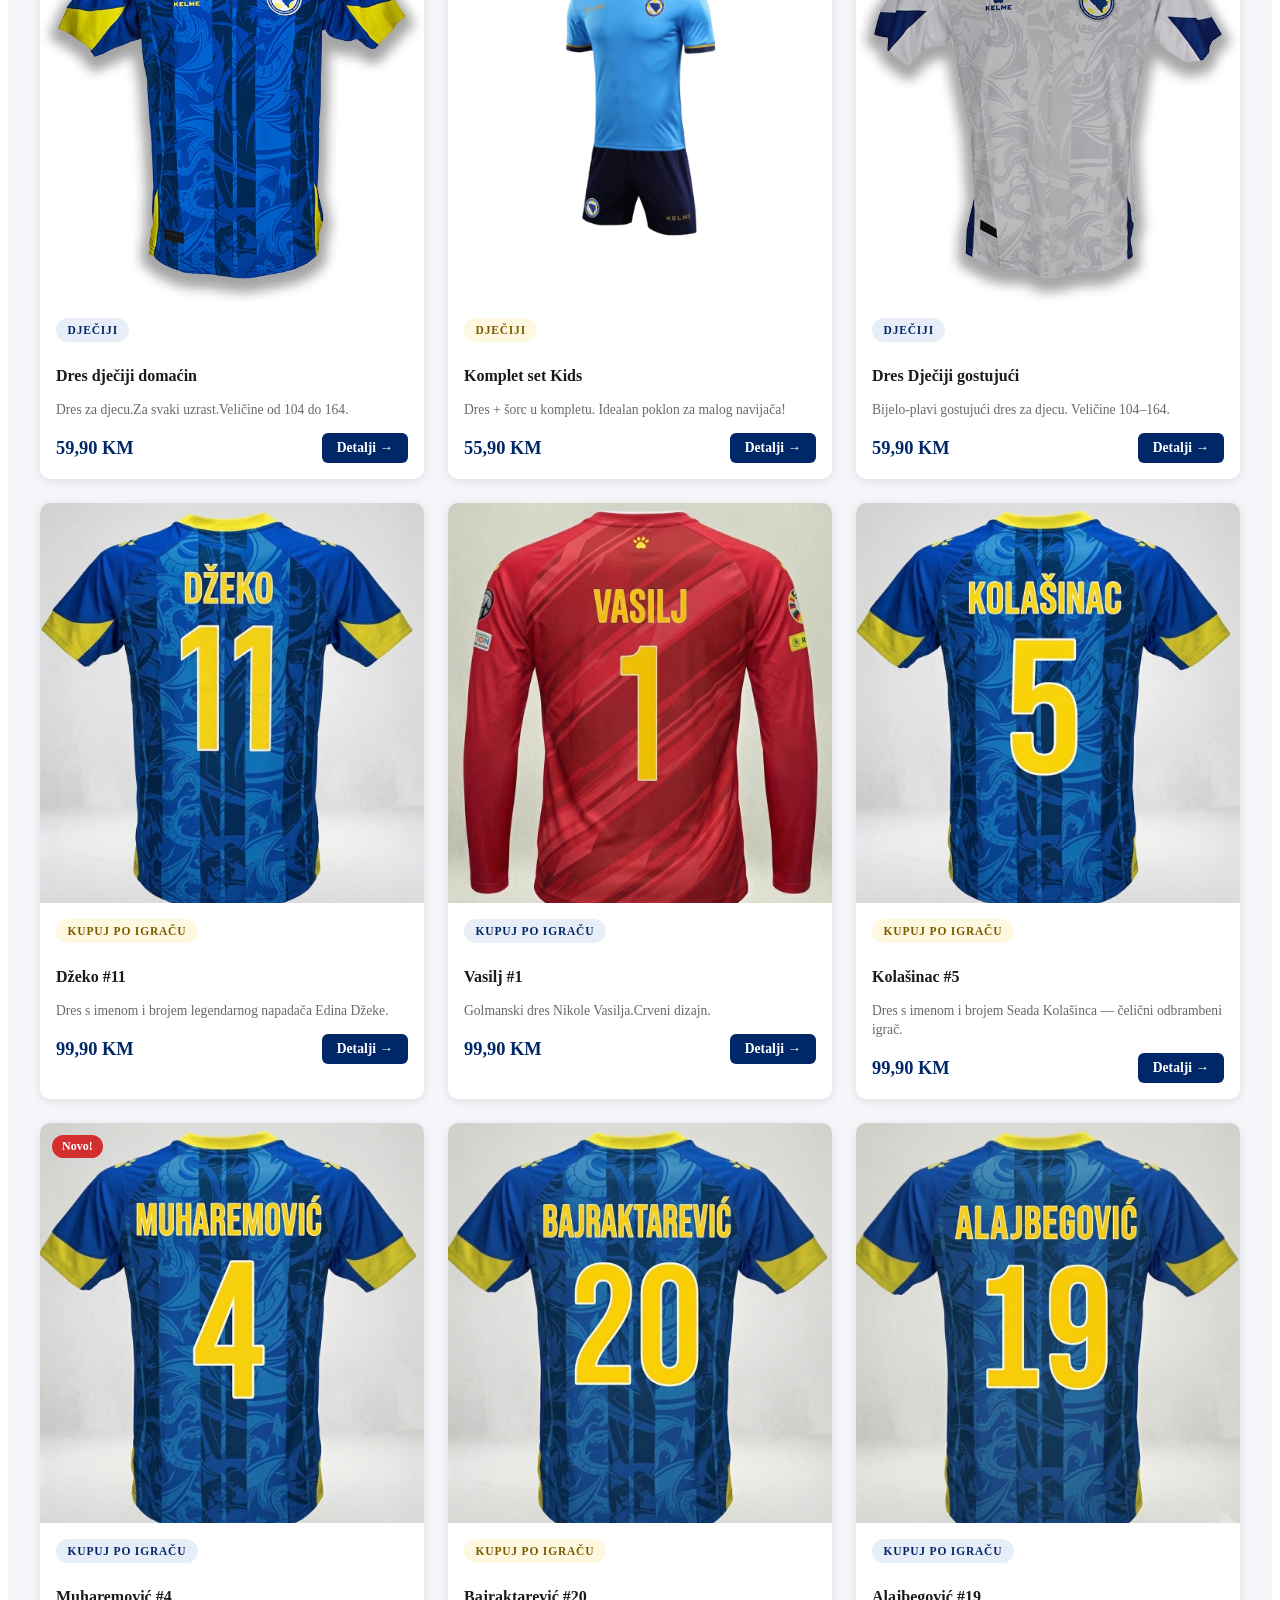
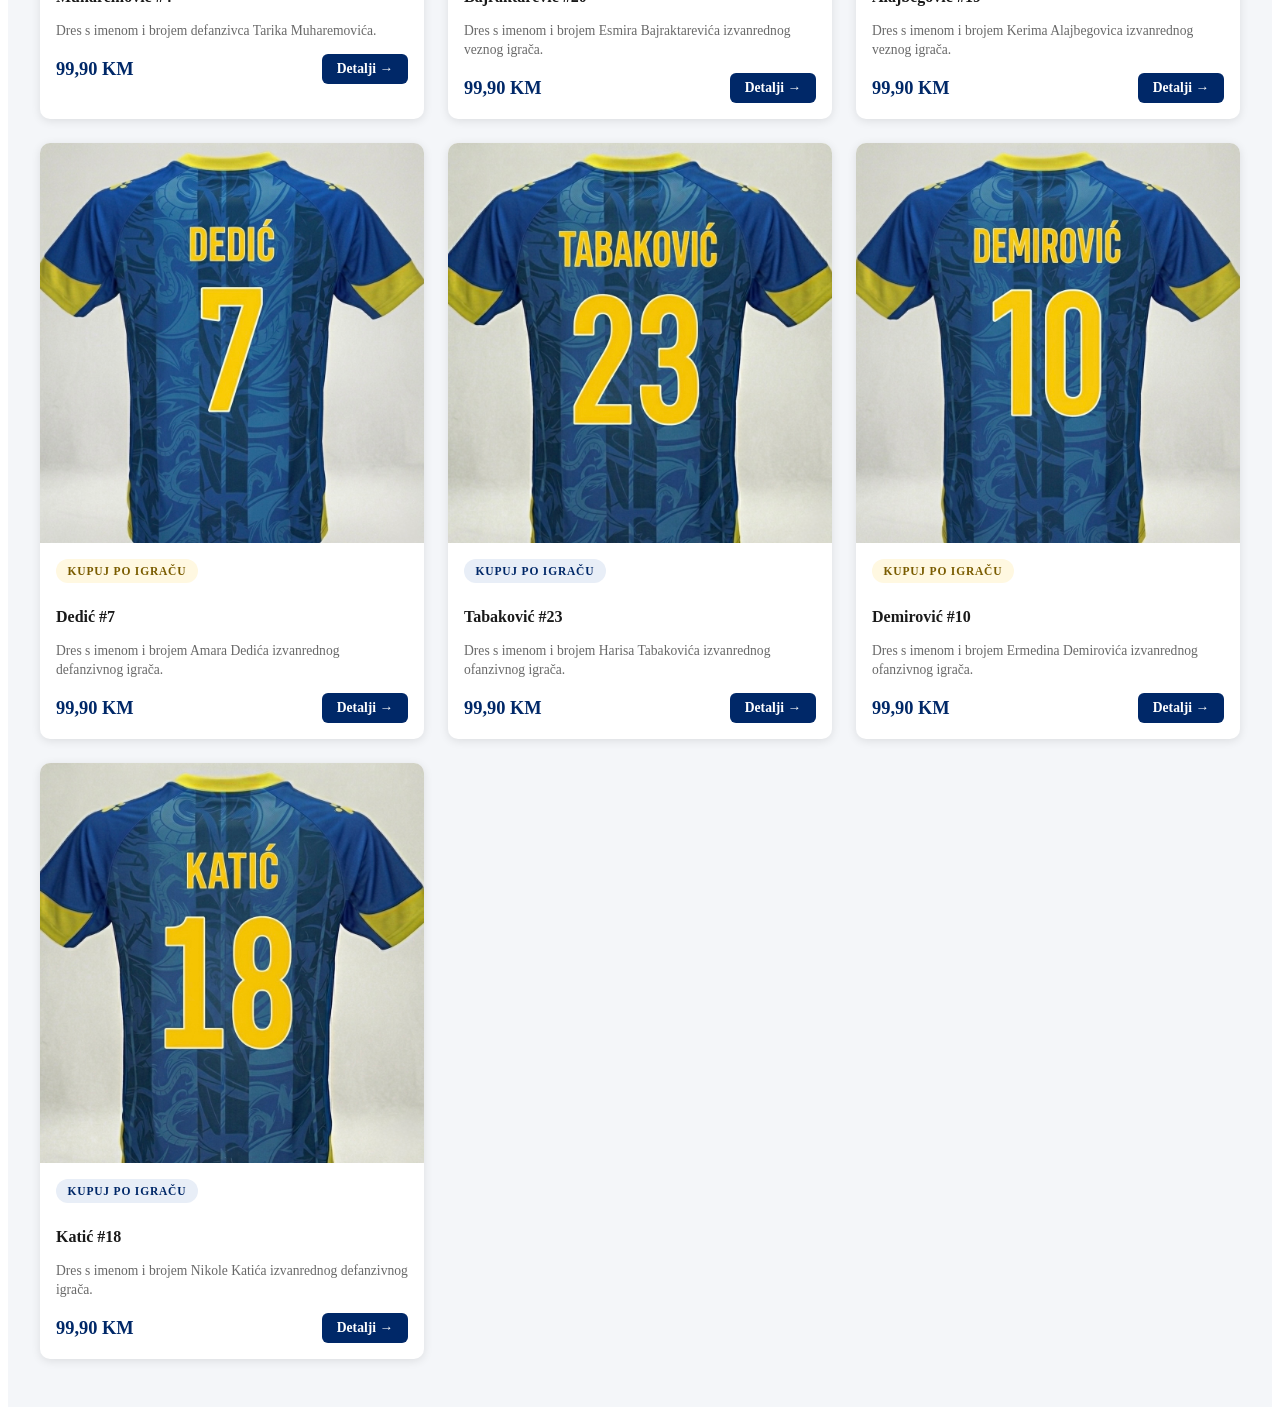
==== commit dd913dab: "ispravak menwomen.html" ====
--- a/menwomen.html
+++ b/menwomen.html
@@ -384,6 +384,6 @@
   </p>
 
 </section>
-<script src="js/shopfilter.js"></script>
+<script src="js/tptpskripte.js"></script>
 </body>
 </html>
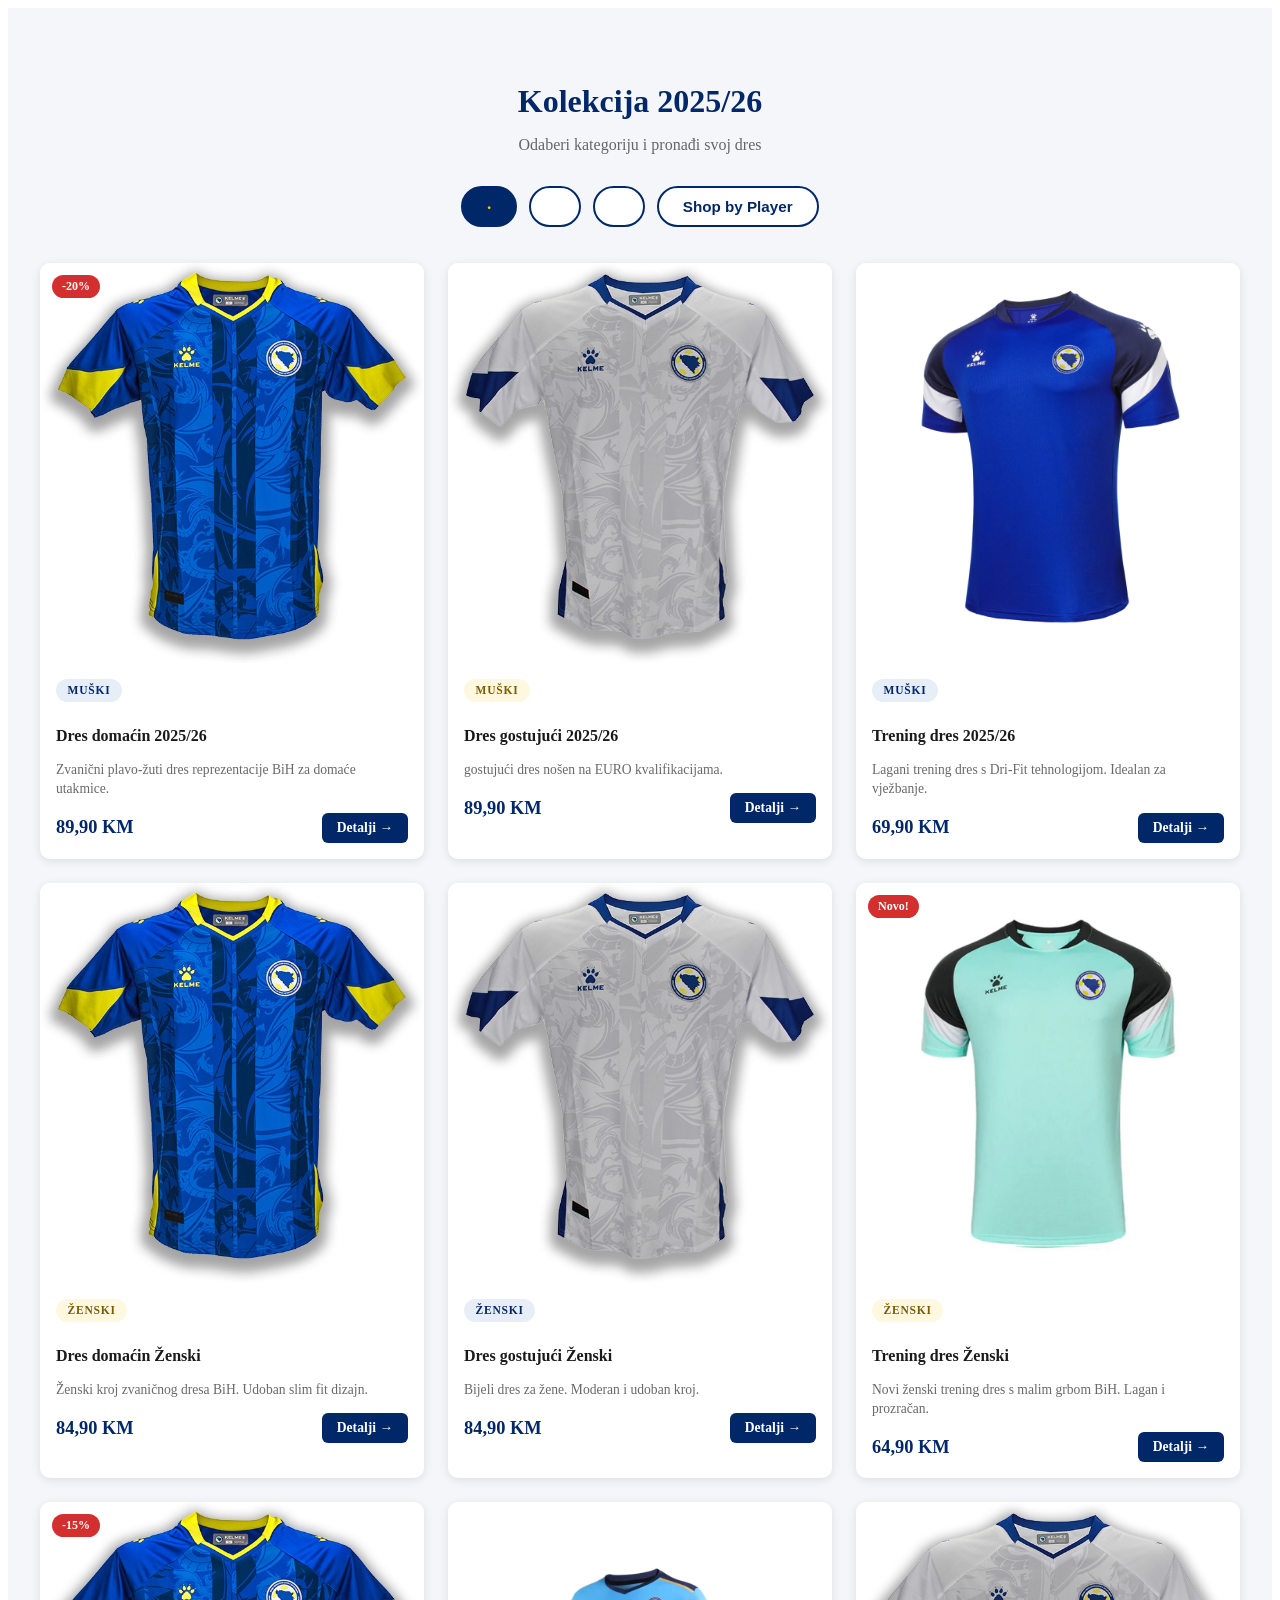
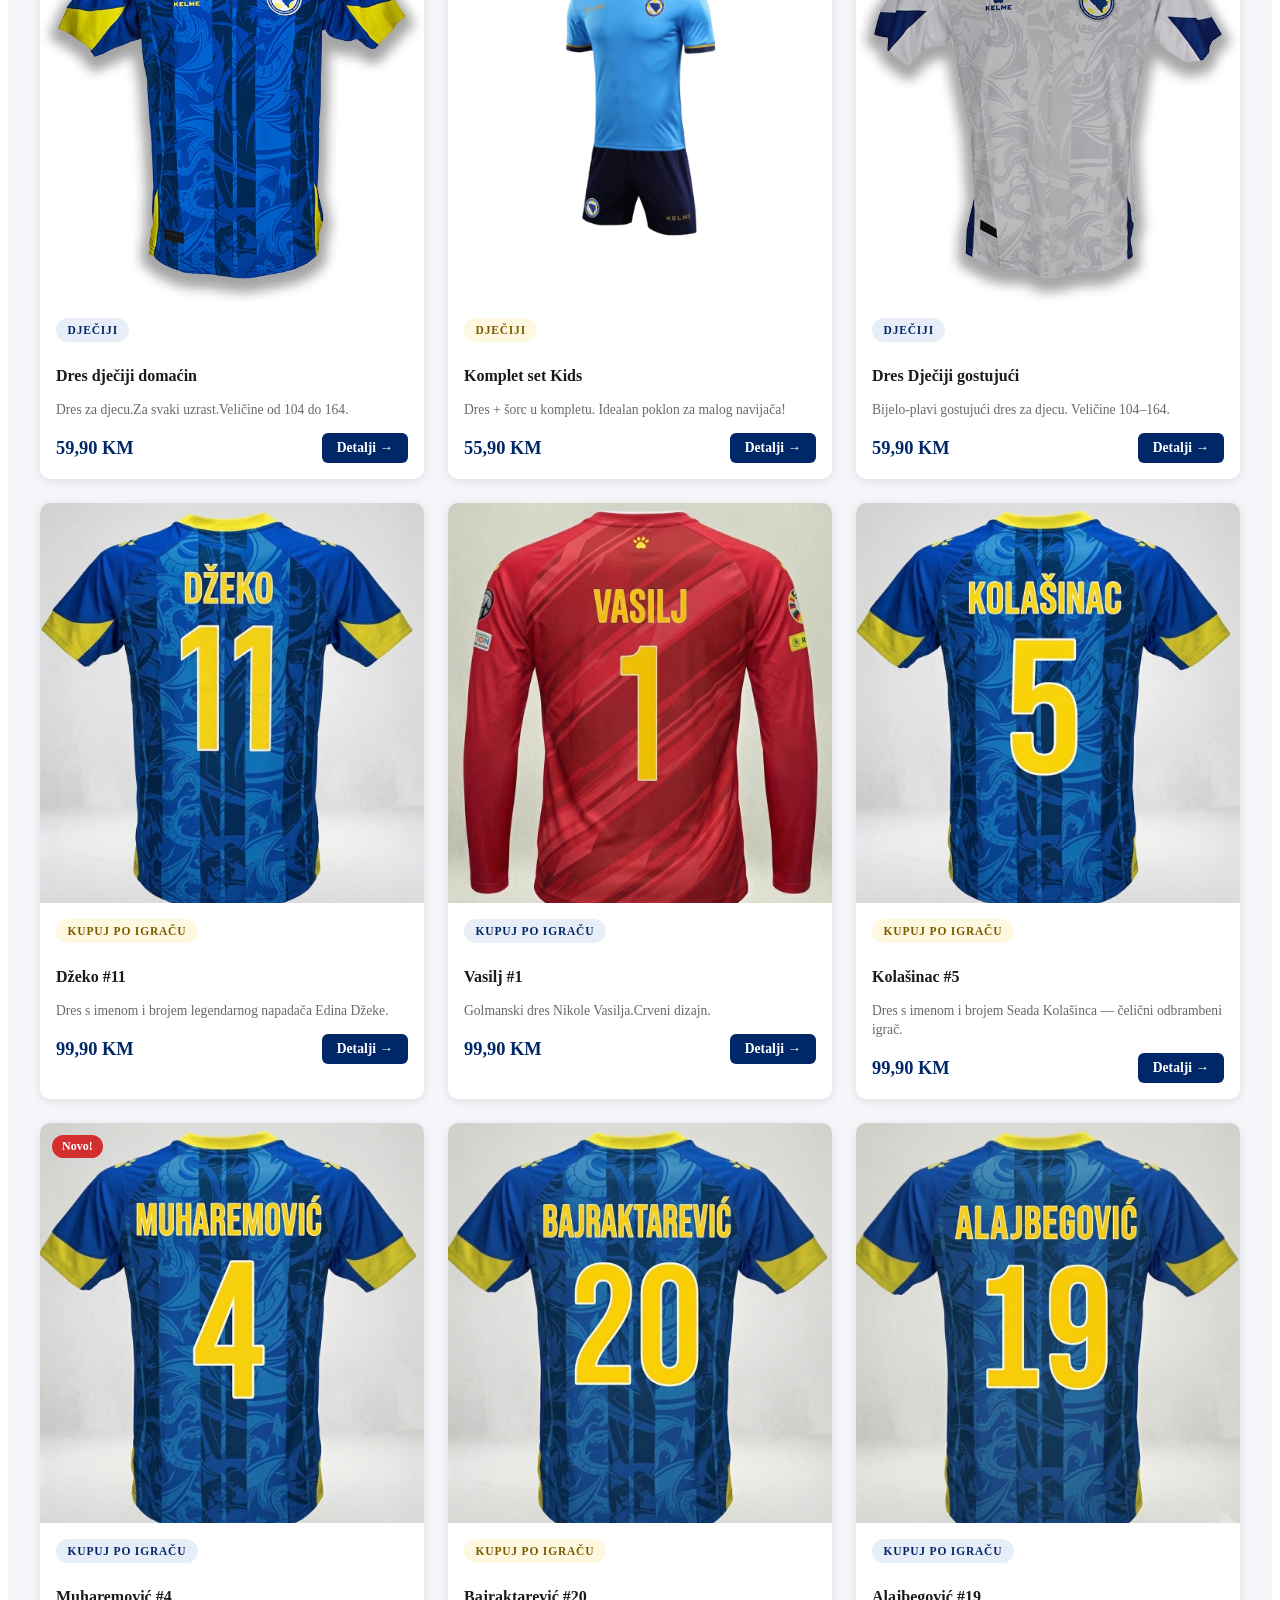
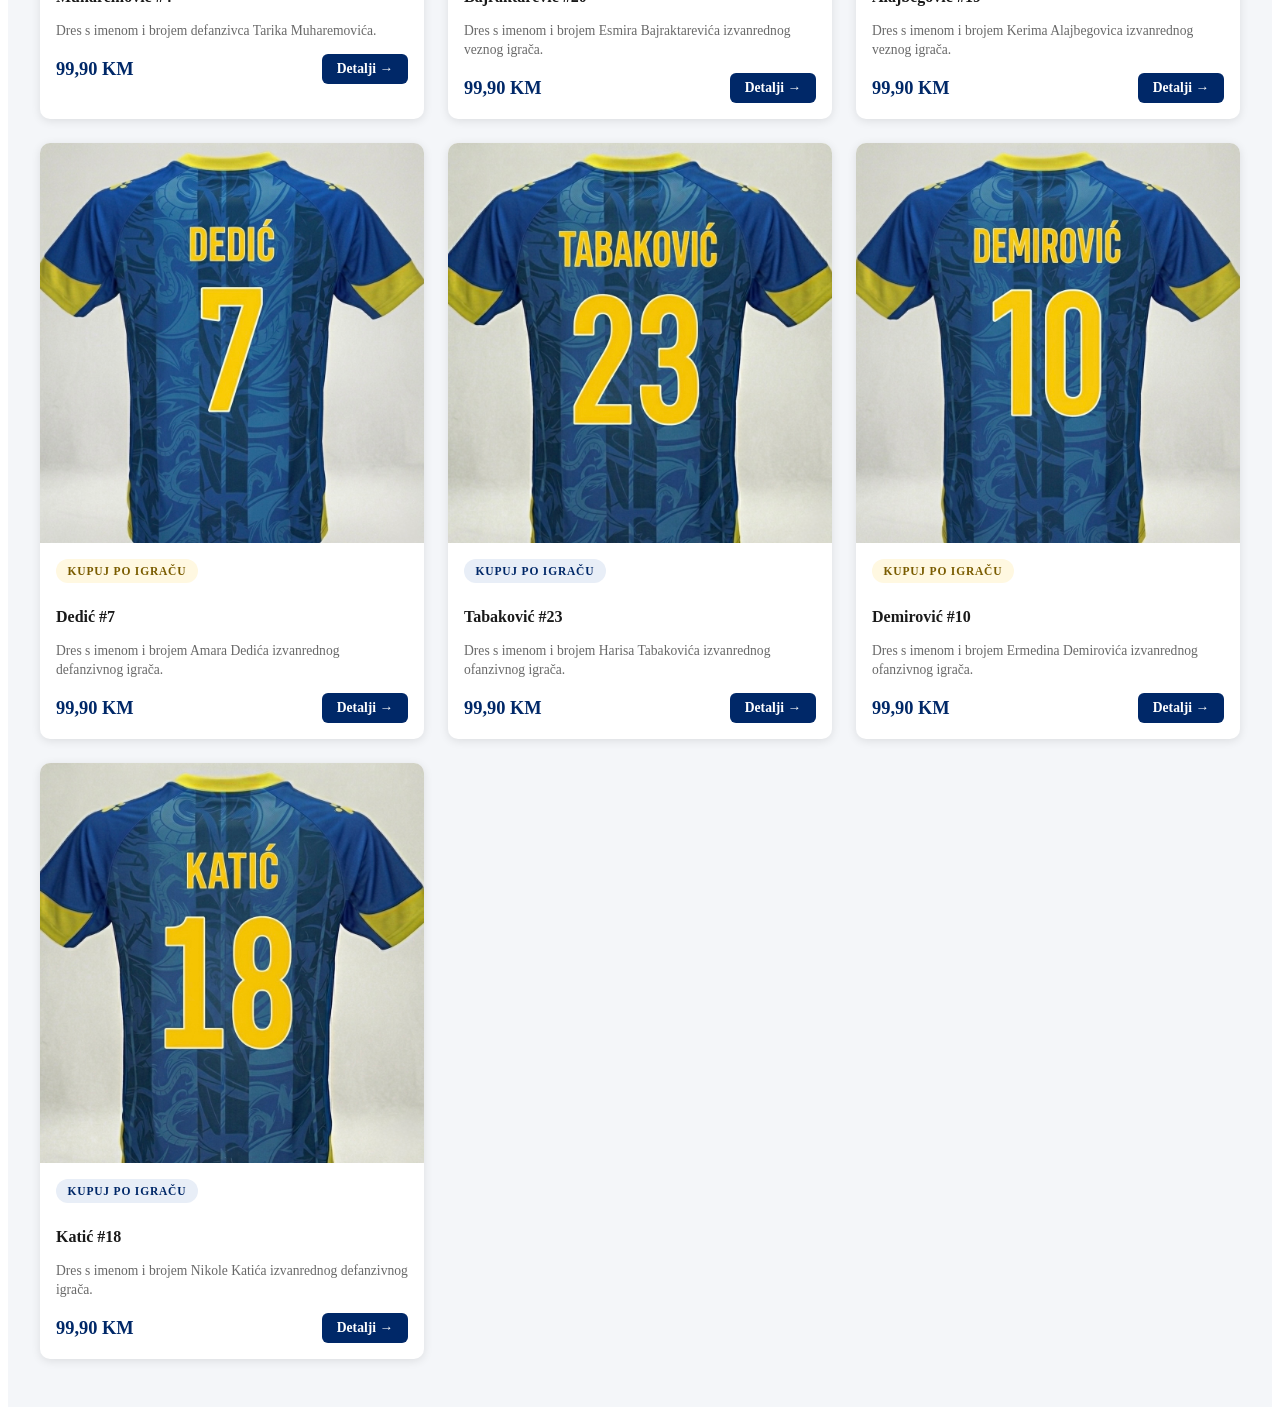
==== commit 07143fce: "Update id u class shop-tabovi Update kako bi povezali index.html sa ostalim stranicama" ====
--- a/menwomen.html
+++ b/menwomen.html
@@ -24,10 +24,10 @@
        Vrijednosti moraju odgovarati data-kategorija atributima na karticama.-->
     
   <div class="shop-tabovi">
-    <button class="tab-dugme aktivan" data-tab="muskarci"> muskarci</button>
-    <button class="tab-dugme" data-tab="zene"> zene</button>
-    <button class="tab-dugme" data-tab="djeca"> djeca</button>
-    <button class="tab-dugme" data-tab="igrac"> Shop by Player</button>
+    <button id="men" class="tab-dugme aktivan" data-tab="muskarci">
+    <button id="women" class="tab-dugme" data-tab="zene">
+    <button id="kids" class="tab-dugme" data-tab="djeca">
+    <button id="players" class="tab-dugme" data-tab="igrac"> Shop by Player</button>
   </div>
 
   <!-- grid sa karticama -->
